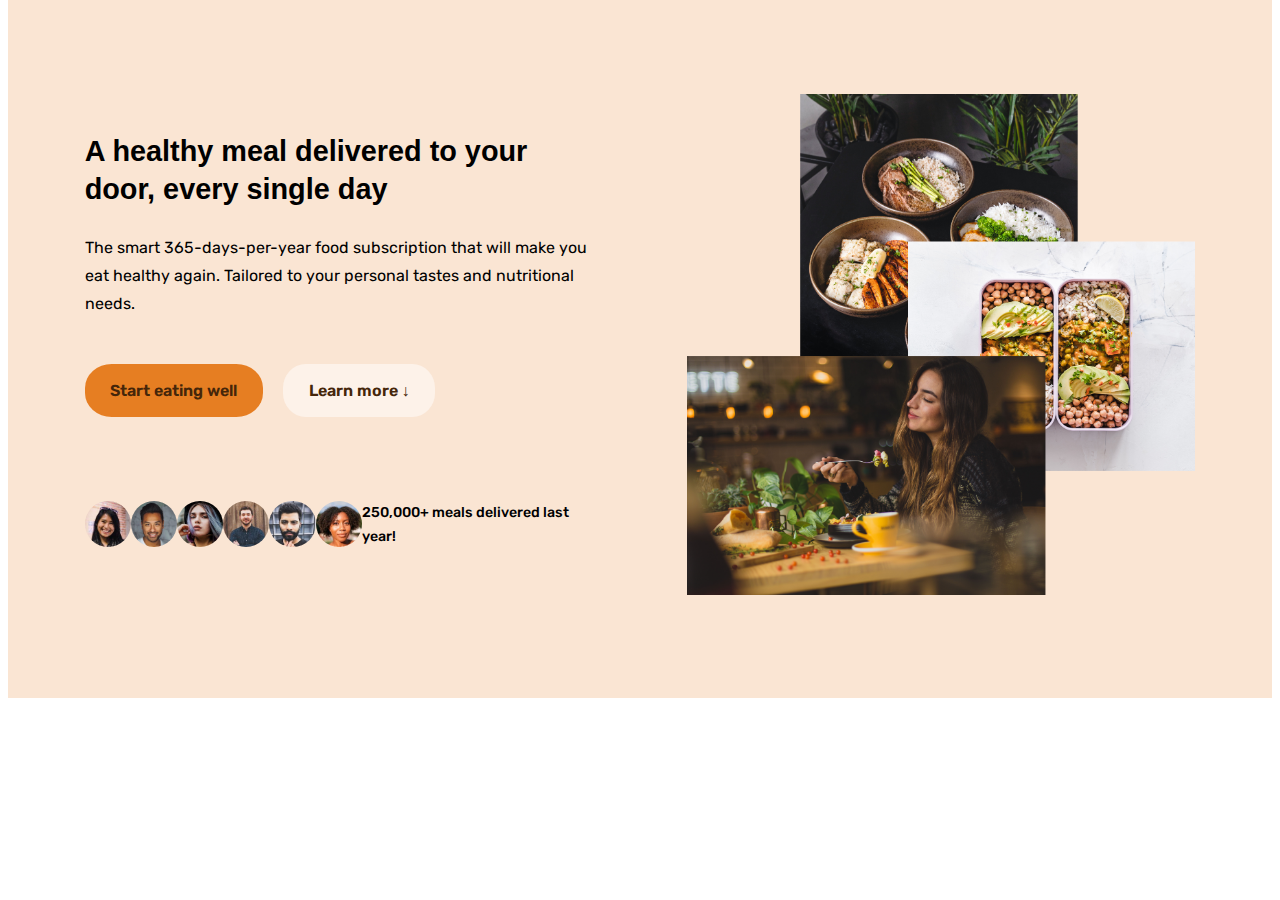
==== my-code/07-Omnifood-Desktop/index.html @ 48012e92 "Update Chapter 7, Build Hero Part 3" ====
<!DOCTYPE html>
<html lang="en">
  <head>
    <meta charset="UTF-8" />
    <meta http-equiv="X-UA-Compatible" content="IE=edge" />
    <meta name="viewport" content="width=device-width, initial-scale=1.0" />
    <link rel="stylesheet" href="css/style.css" />
    <title>Omnifood</title>
  </head>
  <body>
    <section class="section-hero">
      <div class="hero-container">
        <div class="hero-text-box">
          <h1 class="hero-heading">
            A healthy meal delivered to your door, every single day
          </h1>
          <p class="hero-description">
            The smart 365-days-per-year food subscription that will make you eat
            healthy again. Tailored to your personal tastes and nutritional
            needs.
          </p>
          <a href="#" class="btn btn--full mr-n mb-xx-l">Start eating well</a>
          <a href="#" class="btn btn--outline mb-xx-l">Learn more &darr;</a>
          <div class="delivered-meals">
            <div class="delivered-imgs">
              <img src="img/customers/customer-1.jpg" alt="Customer photo" />
              <img src="img/customers/customer-2.jpg" alt="Customer photo" />
              <img src="img/customers/customer-3.jpg" alt="Customer photo" />
              <img src="img/customers/customer-4.jpg" alt="Customer photo" />
              <img src="img/customers/customer-5.jpg" alt="Customer photo" />
              <img src="img/customers/customer-6.jpg" alt="Customer photo" />
            </div>
            <p class="delivered-text">250,000+ meals delivered last year!</p>
          </div>
        </div>
        <div class="hero-img-box">
          <img
            src="img/hero.png"
            alt="Woman enjoying food, meals on the table"
            class="hero-img"
          />
        </div>
      </div>
    </section>
  </body>
</html>
---- my-code/07-Omnifood-Desktop/css/style.css ----
@import url("https://fonts.googleapis.com/css?family=Rubik:400,500,600,700");

* {
  margin-top: 0;
  box-sizing: border-box;
}

:root {
  --primary-color: #e67e22;
  --primary-color-tint-lv1: #e98b38;
  --primary-color-tint-lv2: #eb984e;
  --primary-color-tint-lv3: #eea564;
  --primary-color-tint-lv4: #f0b27a;
  --primary-color-tint-lv5: #f3bf91;
  --primary-color-tint-lv6: #f5cba7;
  --primary-color-tint-lv7: #f8d8bd;
  --primary-color-tint-lv8: #fae5d3;
  --primary-color-tint-lv9: #fdf2e9;
  --primary-color-shade-lv1: #cf711f;
  --primary-color-shade-lv2: #b8651b;
  --primary-color-shade-lv3: #a15818;
  --primary-color-shade-lv4: #8a4c14;
  --primary-color-shade-lv5: #733f11;
  --primary-color-shade-lv6: #5c320e;
  --primary-color-shade-lv7: #45260a;
  --primary-color-shade-lv8: #2e1907;
  --primary-color-shade-lv9: #170d03;
}

html {
  font-size: 100%; /*16px*/
}

body {
  background: white;
  font-family: "Rubik", sans-serif;
  font-weight: 400;
  line-height: 1.75;
  color: #000000;
}

h1,
h2,
h3,
h4,
h5 {
  font-family: "Inter", sans-serif;
  font-weight: 700;
  line-height: 1.3;
}

h1 {
  font-size: 1.802rem;
}

h2 {
  font-size: 1.602rem;
}

h3 {
  font-size: 1.424rem;
}

h4 {
  font-size: 1.266rem;
}

h5 {
  font-size: 1.125rem;
}

small,
.text_small {
  font-size: 0.889rem;
}

.mr-n {
  margin-right: 1em !important;
}

.mb-n {
  margin-bottom: 1em !important;
}

.mr-l {
  margin-right: 2.887em !important;
}

.mb-l {
  margin-bottom: 2.887em !important;
}

.mr-x-l {
  margin-right: 4.11em !important;
}

.mb-x-l {
  margin-bottom: 4.11em !important;
}

.mr-xx-l {
  margin-right: 5.202em !important;
}

.mb-xx-l {
  margin-bottom: 5.202em !important;
}

.mr-xxx-l {
  margin-right: 5.852em !important;
}

.mb-xxx-l {
  margin-bottom: 5.852em !important;
}

.btn:link,
.btn:visited {
  display: inline-block;
  text-decoration: none;
  padding: 0.79em 1.602em;
  font-weight: 600;
  border-radius: 15%/45%;
  transition: all 0.3s;
}

.btn--full:link,
.btn--full:visited {
  background-color: var(--primary-color);
  color: var(--primary-color-shade-lv7);
}

.btn--full:hover,
.btn--full:active {
  background-color: var(--primary-color-shade-lv1);
  color: var(--primary-color-shade-lv8);
}

.btn--outline:link,
.btn--outline:visited {
  background-color: var(--primary-color-tint-lv9);
  color: var(--primary-color-shade-lv7);
}

.btn--outline:hover,
.btn--outline:active {
  color: var(--primary-color-shade-lv6);
  background-color: var(--primary-color-tint-lv8);
  box-shadow: inset 0 0 0 0.243em var(--primary-color-tint-lv9);
}

.section-hero {
  background-color: var(--primary-color-tint-lv8);
  padding: 5.852em 0;
}

.hero-container {
  max-width: 69.421rem;
  margin: 0 auto;
  display: grid;
  grid-template-columns: 1fr 1fr;
  align-items: center;
  gap: 5.852em;
}

.hero-heading {
  margin-bottom: 0.889em;
}

.hero-description {
  margin-bottom: 2.887em;
}

.hero-img {
  width: 100%;
}

.delivered-meals {
  display: flex;
}

.delivered-imgs {
  display: flex;
}

.delivered-imgs img {
  height: 2.887rem;
  border-radius: 50%;
}

.delivered-text {
  font-size: 0.889rem;
  font-weight: 500;
}
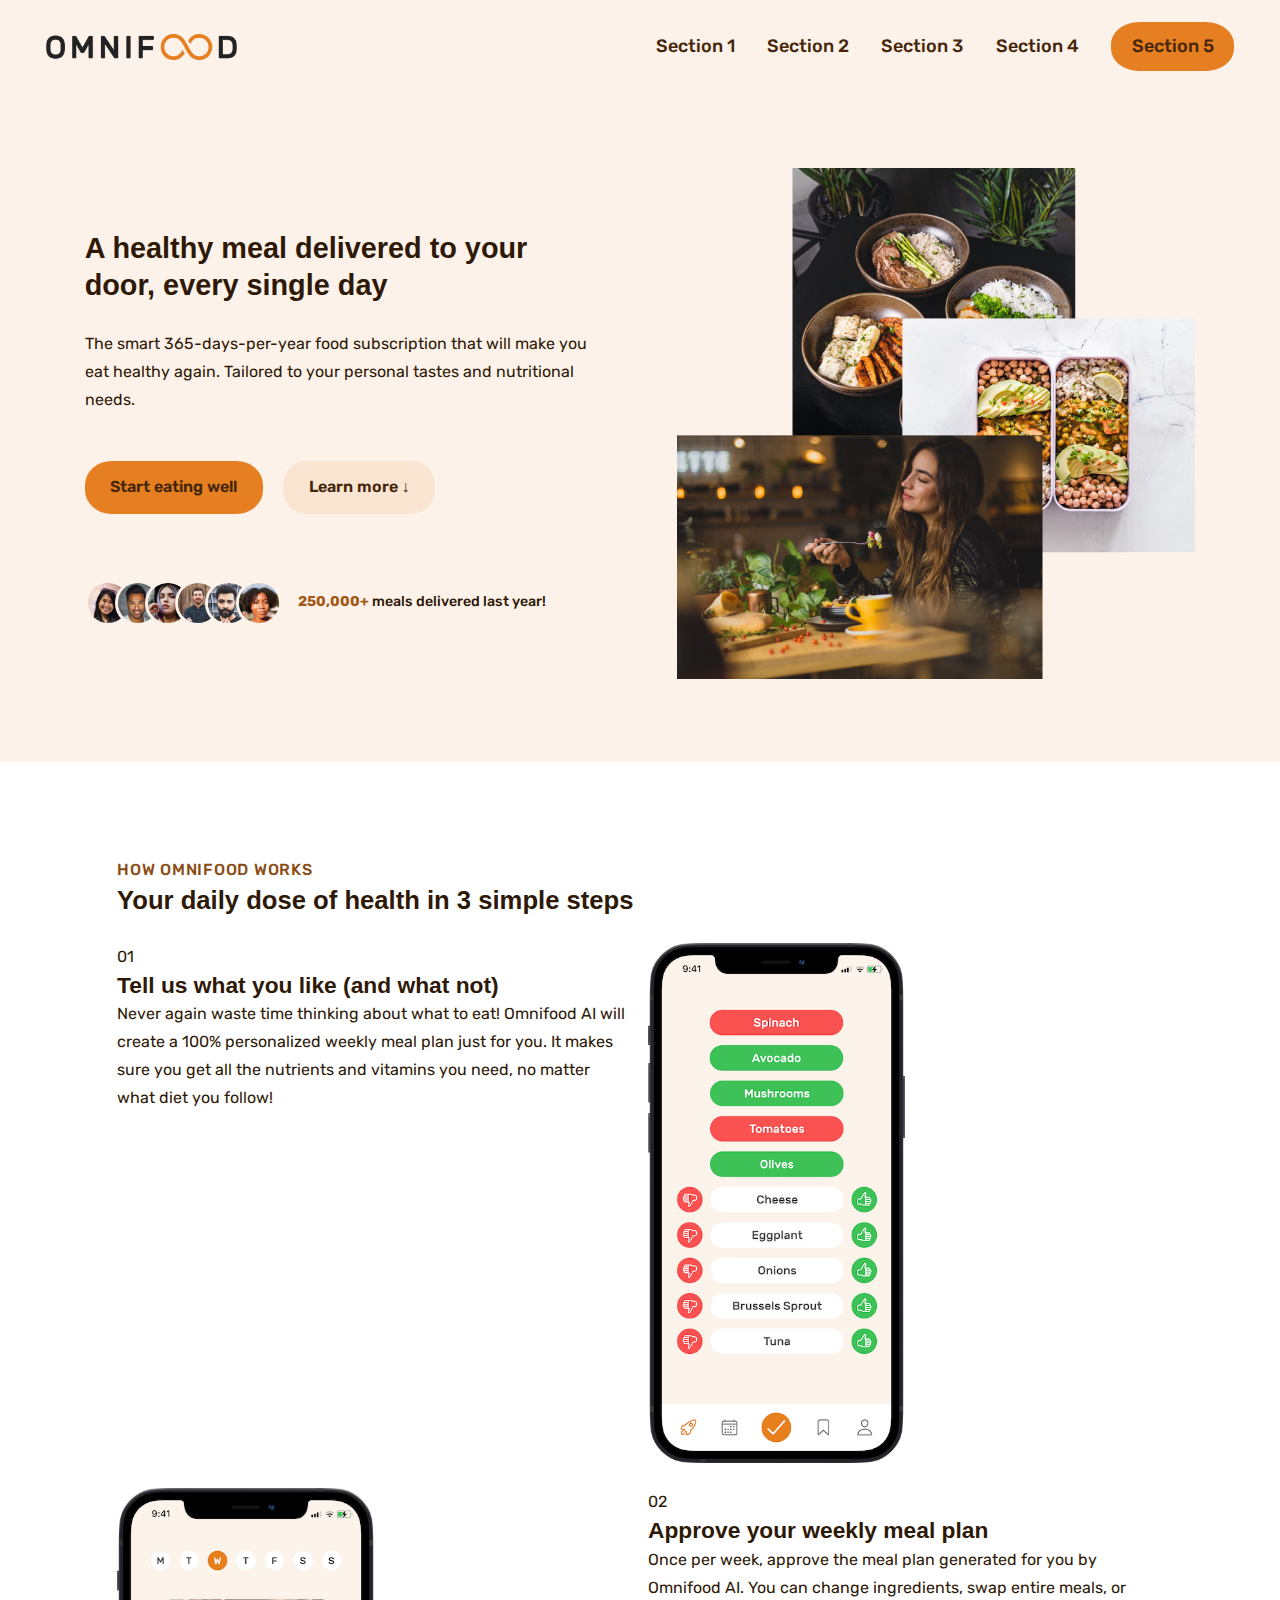
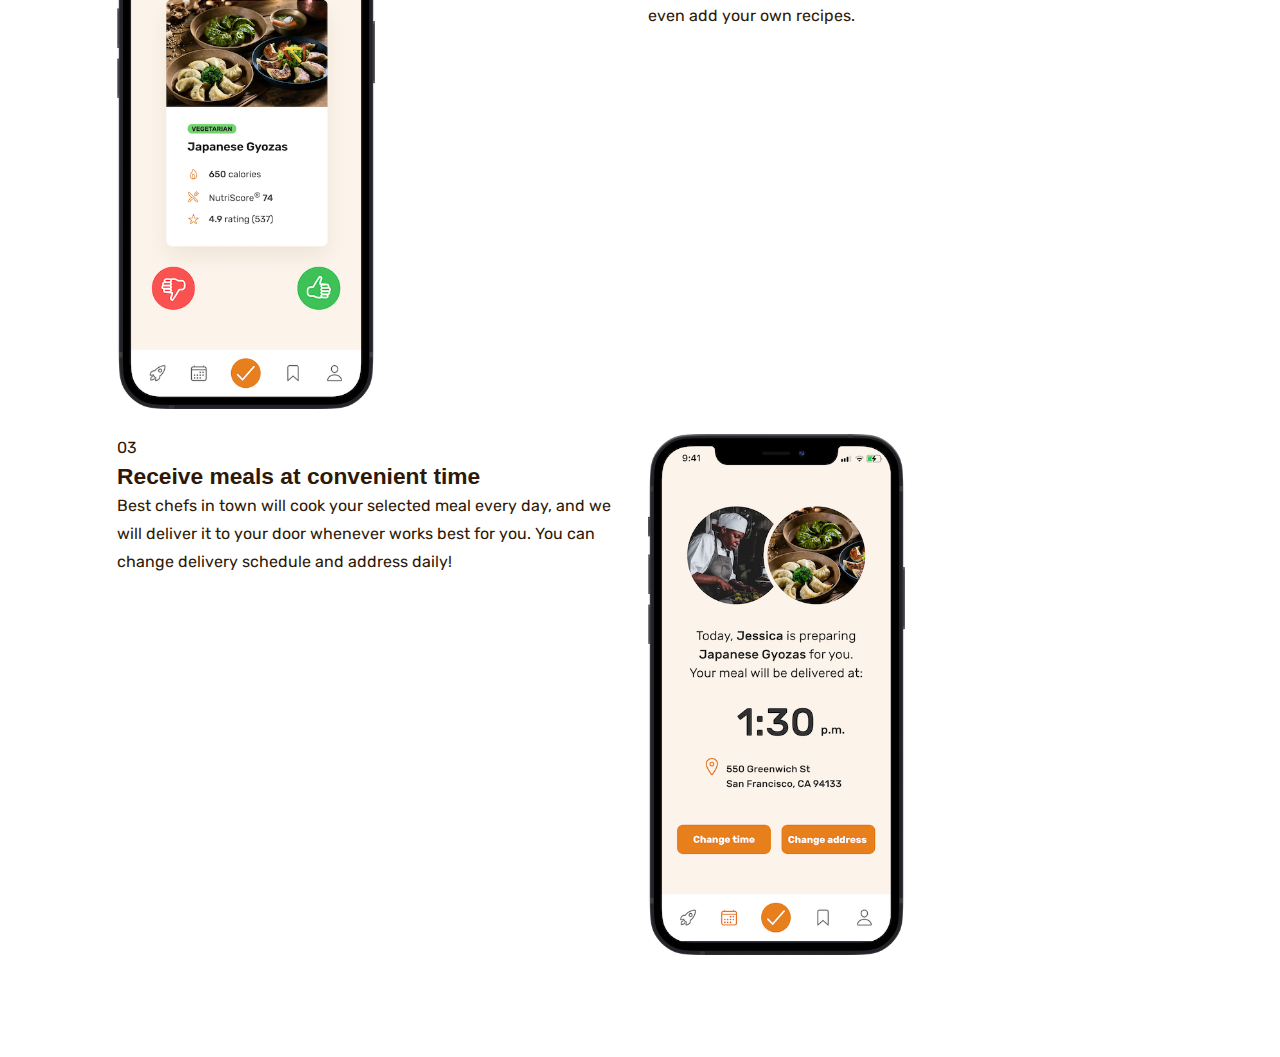
==== commit ca4db6d7: "Update Chapter 7" ====
--- a/my-code/07-Omnifood-Desktop/index.html
+++ b/my-code/07-Omnifood-Desktop/index.html
@@ -2,45 +2,129 @@
 <html lang="en">
   <head>
     <meta charset="UTF-8" />
-    <meta http-equiv="X-UA-Compatible" content="IE=edge" />
+    <meta content="IE=edge" />
     <meta name="viewport" content="width=device-width, initial-scale=1.0" />
-    <link rel="stylesheet" href="css/style.css" />
+    <link rel="stylesheet" href="css/import.css" />
+    <link rel="stylesheet" href="css/common-style.css" />
+    <link rel="stylesheet" href="css/margin.css" />
+    <link rel="stylesheet" href="css/header-navigation.css" />
+    <link rel="stylesheet" href="css/section-hero.css" />
+    <link rel="stylesheet" href="css/section-how.css" />
     <title>Omnifood</title>
   </head>
   <body>
-    <section class="section-hero">
-      <div class="hero-container">
-        <div class="hero-text-box">
-          <h1 class="hero-heading">
-            A healthy meal delivered to your door, every single day
-          </h1>
-          <p class="hero-description">
-            The smart 365-days-per-year food subscription that will make you eat
-            healthy again. Tailored to your personal tastes and nutritional
-            needs.
-          </p>
-          <a href="#" class="btn btn--full mr-n mb-xx-l">Start eating well</a>
-          <a href="#" class="btn btn--outline mb-xx-l">Learn more &darr;</a>
-          <div class="delivered-meals">
-            <div class="delivered-imgs">
-              <img src="img/customers/customer-1.jpg" alt="Customer photo" />
-              <img src="img/customers/customer-2.jpg" alt="Customer photo" />
-              <img src="img/customers/customer-3.jpg" alt="Customer photo" />
-              <img src="img/customers/customer-4.jpg" alt="Customer photo" />
-              <img src="img/customers/customer-5.jpg" alt="Customer photo" />
-              <img src="img/customers/customer-6.jpg" alt="Customer photo" />
+    <header class="header">
+      <img class="logo" alt="Omnifood logo" src="img/omnifood-logo.png" />
+      <nav class="main-nav">
+        <ul class="main-nav-list">
+          <li><a class="main-nav-link" href="#">Section 1</a></li>
+          <li><a class="main-nav-link" href="#">Section 2</a></li>
+          <li><a class="main-nav-link" href="#">Section 3</a></li>
+          <li><a class="main-nav-link" href="#">Section 4</a></li>
+          <li><a class="main-nav-link nav-cta" href="#">Section 5</a></li>
+        </ul>
+      </nav>
+    </header>
+    <main>
+      <section class="section-hero">
+        <div class="hero-container">
+          <div class="hero-text-box">
+            <h1 class="heading-primary">
+              A healthy meal delivered to your door, every single day
+            </h1>
+            <p class="hero-description">
+              The smart 365-days-per-year food subscription that will make you
+              eat healthy again. Tailored to your personal tastes and
+              nutritional needs.
+            </p>
+            <a href="#" class="btn btn--full mr-n mb-x-l">Start eating well</a>
+            <a href="#" class="btn btn--outline mb-x-l">Learn more &darr;</a>
+            <div class="delivered-meals">
+              <div class="delivered-imgs">
+                <img src="img/customers/customer-1.jpg" alt="Customer photo" />
+                <img src="img/customers/customer-2.jpg" alt="Customer photo" />
+                <img src="img/customers/customer-3.jpg" alt="Customer photo" />
+                <img src="img/customers/customer-4.jpg" alt="Customer photo" />
+                <img src="img/customers/customer-5.jpg" alt="Customer photo" />
+                <img src="img/customers/customer-6.jpg" alt="Customer photo" />
+              </div>
+              <p class="delivered-text">
+                <span>250,000+</span> meals delivered last year!
+              </p>
             </div>
-            <p class="delivered-text">250,000+ meals delivered last year!</p>
+          </div>
+          <div class="hero-img-box">
+            <img
+              src="img/hero.png"
+              alt="Woman enjoying food, meals on the table"
+              class="hero-img"
+            />
           </div>
         </div>
-        <div class="hero-img-box">
-          <img
-            src="img/hero.png"
-            alt="Woman enjoying food, meals on the table"
-            class="hero-img"
-          />
+      </section>
+      <section class="section-how">
+        <div class="container">
+          <span class="subheading">How Omnifood works</span>
+          <h2 class="heading-secondary">
+            Your daily dose of health in 3 simple steps
+          </h2>
         </div>
-      </div>
-    </section>
+        <div class="container grid grid--2-cols">
+          <div class="step-text-box">
+            <p class="step-number">01</p>
+            <h3 class="heading-tertiary">
+              Tell us what you like (and what not)
+            </h3>
+            <p class="step-description">
+              Never again waste time thinking about what to eat! Omnifood AI
+              will create a 100% personalized weekly meal plan just for you. It
+              makes sure you get all the nutrients and vitamins you need, no
+              matter what diet you follow!
+            </p>
+          </div>
+          <div class="step-img-box">
+            <img
+              class="step-img"
+              src="img/app/app-screen-1.png"
+              alt="iPhone app preferences selection screen"
+            />
+          </div>
+
+          <div class="step-img-box">
+            <img
+              class="step-img"
+              src="img/app/app-screen-2.png"
+              alt="iPhone app meal approving plan screen"
+            />
+          </div>
+          <div class="step-text-box">
+            <p class="step-number">02</p>
+            <h3 class="heading-tertiary">Approve your weekly meal plan</h3>
+            <p class="step-description">
+              Once per week, approve the meal plan generated for you by Omnifood
+              AI. You can change ingredients, swap entire meals, or even add
+              your own recipes.
+            </p>
+          </div>
+
+          <div class="step-text-box">
+            <p class="step-number">03</p>
+            <h3 class="heading-tertiary">Receive meals at convenient time</h3>
+            <p class="step-description">
+              Best chefs in town will cook your selected meal every day, and we
+              will deliver it to your door whenever works best for you. You can
+              change delivery schedule and address daily!
+            </p>
+          </div>
+          <div class="step-img-box">
+            <img
+              class="step-img"
+              src="img/app/app-screen-3.png"
+              alt="iPhone app delivery screen"
+            />
+          </div>
+        </div>
+      </section>
+    </main>
   </body>
 </html>
--- a/my-code/07-Omnifood-Desktop/css/import.css
+++ b/my-code/07-Omnifood-Desktop/css/import.css
@@ -0,0 +1 @@
+@import url("https://fonts.googleapis.com/css?family=Rubik:400,500,600,700");
--- a/my-code/07-Omnifood-Desktop/css/common-style.css
+++ b/my-code/07-Omnifood-Desktop/css/common-style.css
@@ -0,0 +1,143 @@
+* {
+  margin: 0;
+  box-sizing: border-box;
+}
+
+:root {
+  --primary-color: #e67e22;
+  --primary-color-tint-lv1: #e98b38;
+  --primary-color-tint-lv2: #eb984e;
+  --primary-color-tint-lv3: #eea564;
+  --primary-color-tint-lv4: #f0b27a;
+  --primary-color-tint-lv5: #f3bf91;
+  --primary-color-tint-lv6: #f5cba7;
+  --primary-color-tint-lv7: #f8d8bd;
+  --primary-color-tint-lv8: #fae5d3;
+  --primary-color-tint-lv9: #fdf2e9;
+  --primary-color-shade-lv1: #cf711f;
+  --primary-color-shade-lv2: #b8651b;
+  --primary-color-shade-lv3: #a15818;
+  --primary-color-shade-lv4: #8a4c14;
+  --primary-color-shade-lv5: #733f11;
+  --primary-color-shade-lv6: #5c320e;
+  --primary-color-shade-lv7: #45260a;
+  --primary-color-shade-lv8: #2e1907;
+  --primary-color-shade-lv9: #170d03;
+}
+
+html {
+  font-size: 100%; /*16px*/
+}
+
+body {
+  background: white;
+  font-family: "Rubik", sans-serif;
+  font-weight: 400;
+  line-height: 1.75;
+  color: var(--primary-color-shade-lv8);
+}
+
+h1,
+h2,
+h3,
+h4,
+h5 {
+  font-family: "Inter", sans-serif;
+  font-weight: 700;
+  line-height: 1.3;
+}
+
+h1 {
+  font-size: 1.802rem;
+}
+
+h2 {
+  font-size: 1.602rem;
+}
+
+h3 {
+  font-size: 1.424rem;
+}
+
+h4 {
+  font-size: 1.266rem;
+}
+
+h5 {
+  font-size: 1.125rem;
+}
+
+small,
+.text_small {
+  font-size: 0.889rem;
+}
+
+.heading-primary {
+  margin-bottom: 0.889em;
+}
+
+.heading-secondary {
+  margin-bottom: 1em;
+}
+
+.subheading {
+  display: block;
+  text-transform: uppercase;
+  font-weight: 500;
+  color: var(--primary-color-shade-lv4);
+  letter-spacing: 0.047em;
+}
+
+.btn:link,
+.btn:visited {
+  display: inline-block;
+  text-decoration: none;
+  padding: 0.79em 1.602em;
+  font-weight: 600;
+  border-radius: 15%/45%;
+  transition: all 0.3s;
+}
+
+.btn--full:link,
+.btn--full:visited {
+  background-color: var(--primary-color);
+  color: var(--primary-color-shade-lv7);
+}
+
+.btn--full:hover,
+.btn--full:active {
+  background-color: var(--primary-color-shade-lv1);
+  color: var(--primary-color-shade-lv8);
+}
+
+.btn--outline:link,
+.btn--outline:visited {
+  background-color: var(--primary-color-tint-lv8);
+  color: var(--primary-color-shade-lv7);
+}
+
+.btn--outline:hover,
+.btn--outline:active {
+  background-color: var(--primary-color-tint-lv9);
+  color: var(--primary-color-shade-lv6);
+  box-shadow: inset 0 0 0 0.243em var(--primary-color-tint-lv8);
+}
+
+.container {
+  max-width: 69.421rem;
+  padding: 0 2.027em;
+  margin: 0 auto;
+}
+
+.grid {
+  display: grid;
+  gap: 1em;
+}
+
+.grid--2-cols {
+  grid-template-columns: repeat(2, 1fr);
+}
+
+.grid--3-cols {
+  grid-template-columns: repeat(3, 1fr);
+}
--- a/my-code/07-Omnifood-Desktop/css/margin.css
+++ b/my-code/07-Omnifood-Desktop/css/margin.css
@@ -0,0 +1,39 @@
+.mr-n {
+  margin-right: 1em !important;
+}
+
+.mb-n {
+  margin-bottom: 1em !important;
+}
+
+.mr-l {
+  margin-right: 2.887em !important;
+}
+
+.mb-l {
+  margin-bottom: 2.887em !important;
+}
+
+.mr-x-l {
+  margin-right: 4.11em !important;
+}
+
+.mb-x-l {
+  margin-bottom: 4.11em !important;
+}
+
+.mr-xx-l {
+  margin-right: 5.202em !important;
+}
+
+.mb-xx-l {
+  margin-bottom: 5.202em !important;
+}
+
+.mr-xxx-l {
+  margin-right: 5.852em !important;
+}
+
+.mb-xxx-l {
+  margin-bottom: 5.852em !important;
+}
--- a/my-code/07-Omnifood-Desktop/css/header-navigation.css
+++ b/my-code/07-Omnifood-Desktop/css/header-navigation.css
@@ -0,0 +1,48 @@
+.header {
+  display: flex;
+  justify-content: space-between;
+  align-items: center;
+  background-color: var(--primary-color-tint-lv9);
+  height: 5.852rem;
+  padding: 0 2.887rem;
+}
+
+.logo {
+  height: 1.602rem;
+}
+
+.main-nav-list {
+  list-style: none;
+  display: flex;
+  align-items: center;
+  gap: 2.027rem;
+}
+
+.main-nav-link:link,
+.main-nav-link:visited {
+  display: inline-block;
+  text-decoration: none;
+  color: var(--primary-color-shade-lv7);
+  font-weight: 500;
+  font-size: 1.125rem;
+  transition: all 0.3s;
+}
+
+.main-nav-link:hover,
+.main-nav-link:active {
+  color: var(--primary-color-shade-lv1);
+}
+
+.main-nav-link.nav-cta:link,
+.main-nav-link.nav-cta:visited {
+  padding: 0.493em 1.125em;
+  border-radius: 23%/45%;
+  background-color: var(--primary-color);
+  color: var(--primary-color-shade-lv7);
+}
+
+.main-nav-link.nav-cta:hover,
+.main-nav-link.nav-cta:active {
+  background-color: var(--primary-color-shade-lv1);
+  color: var(--primary-color-shade-lv8);
+}
--- a/my-code/07-Omnifood-Desktop/css/section-hero.css
+++ b/my-code/07-Omnifood-Desktop/css/section-hero.css
@@ -0,0 +1,52 @@
+.section-hero {
+  background-color: var(--primary-color-tint-lv9);
+  padding: 4.624em 3.653em;
+}
+
+.hero-container {
+  max-width: 69.421rem;
+  margin: 0 auto;
+  display: grid;
+  grid-template-columns: 1fr 1fr;
+  align-items: center;
+  gap: 4.624em;
+}
+
+.hero-description {
+  margin-bottom: 2.887em;
+}
+
+.hero-img {
+  width: 100%;
+}
+
+.delivered-meals {
+  display: flex;
+  align-items: center;
+  gap: 1rem;
+}
+
+.delivered-imgs {
+  display: flex;
+}
+
+.delivered-imgs img {
+  height: 2.887rem;
+  border-radius: 50%;
+  margin-right: -1em;
+  border: 0.2rem solid var(--primary-color-tint-lv9);
+}
+
+.delivered-imgs img:last-child {
+  margin: 0;
+}
+
+.delivered-text {
+  font-size: 0.889rem;
+  font-weight: 500;
+}
+
+.delivered-text span {
+  color: var(--primary-color-shade-lv3);
+  font-weight: 700;
+}
--- a/my-code/07-Omnifood-Desktop/css/section-how.css
+++ b/my-code/07-Omnifood-Desktop/css/section-how.css
@@ -0,0 +1,12 @@
+.section-how {
+  padding: 5.852rem 0;
+}
+
+.step-img {
+  font-weight: 600;
+  color: #ddd;
+}
+
+.step-img {
+  width: 50%;
+}
